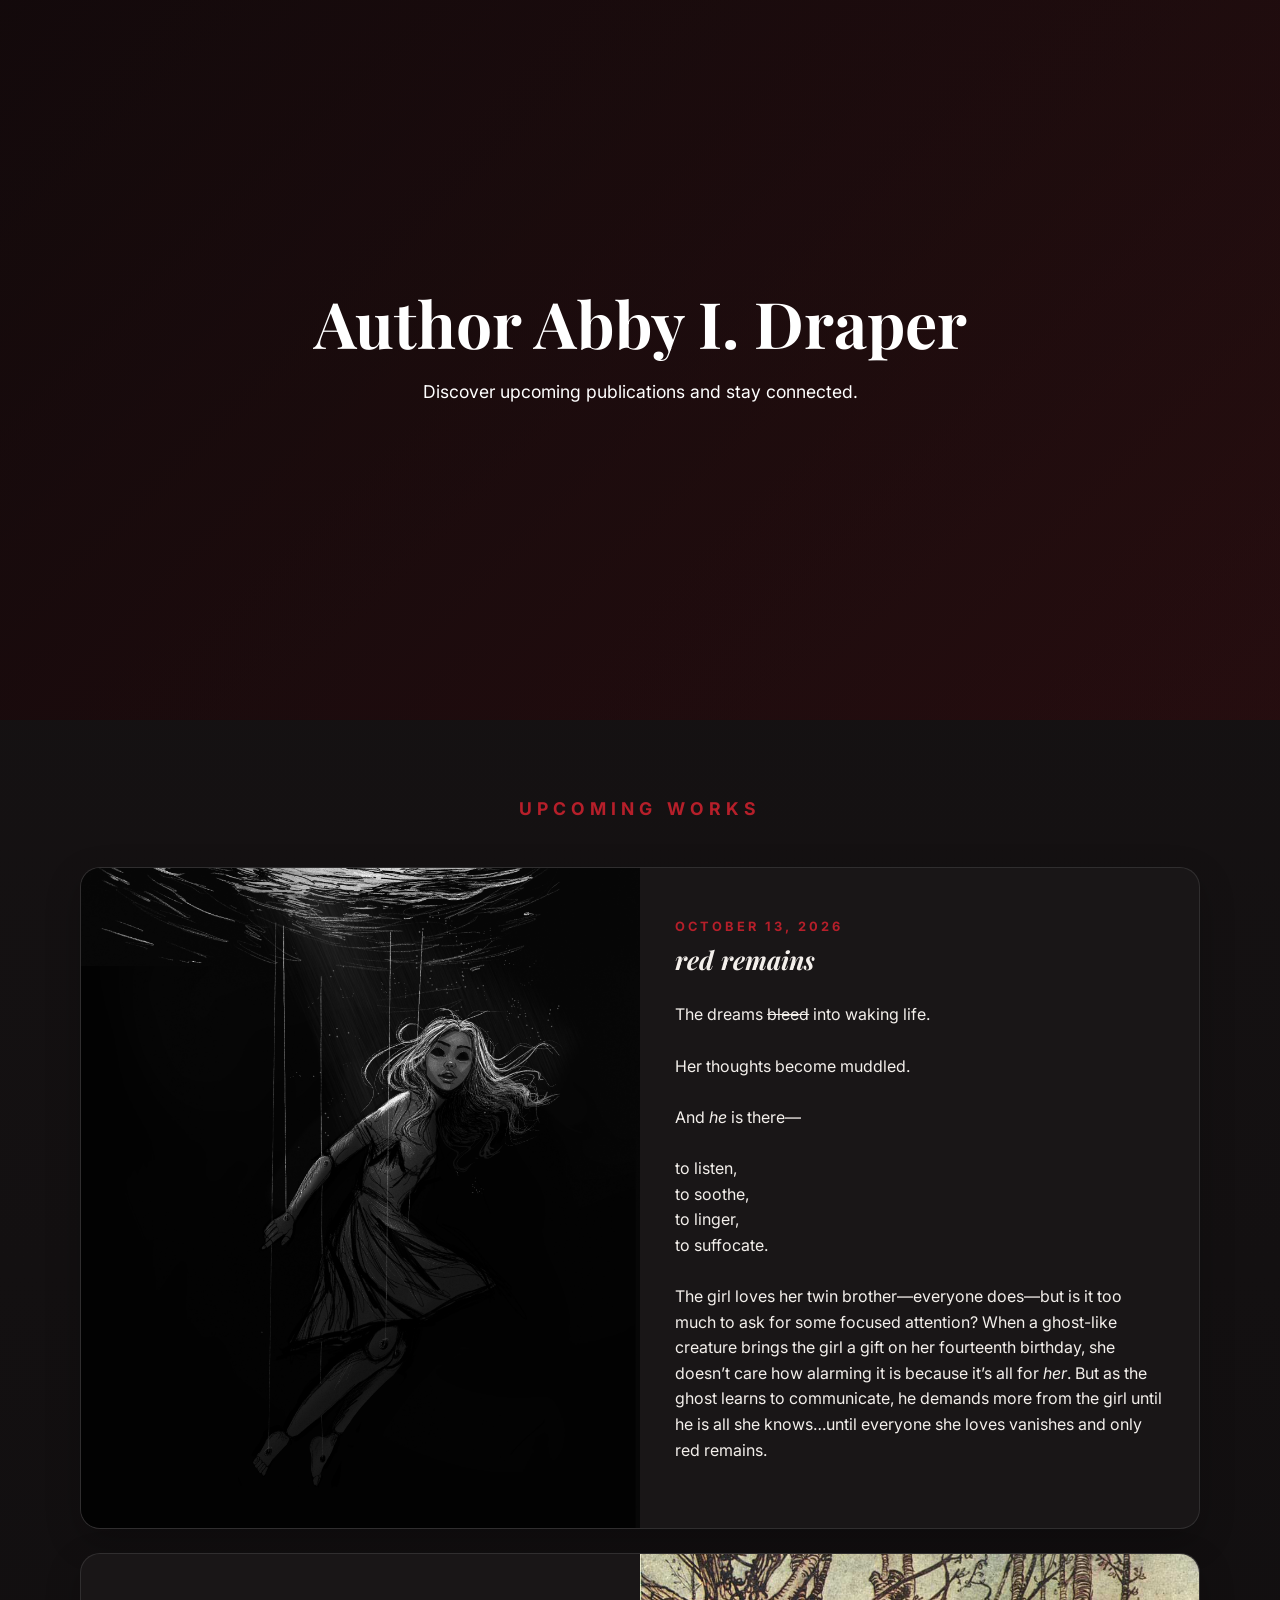
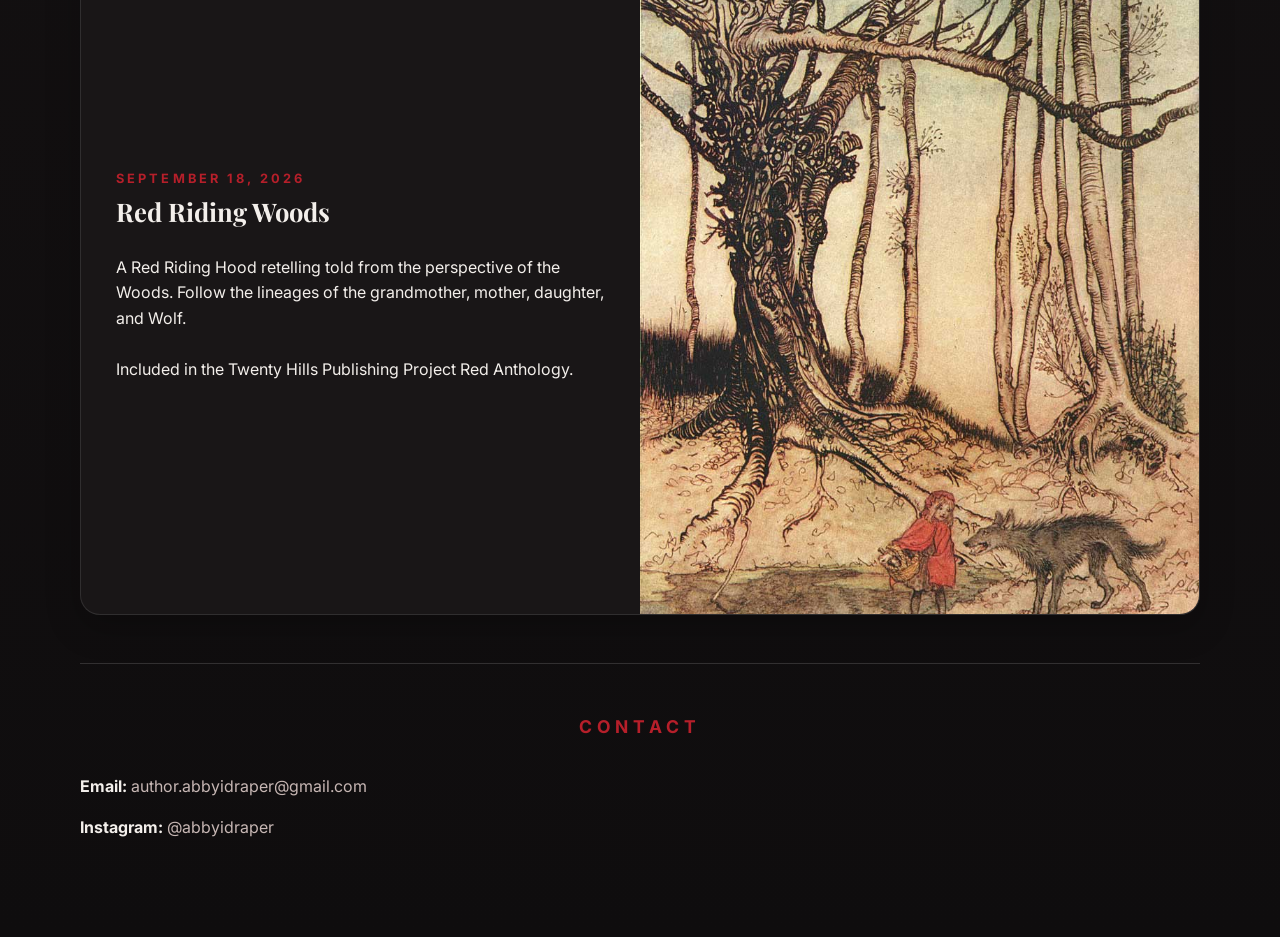
==== index.html @ 527f85f6 "Publish author site and custom domain" ====
<!DOCTYPE html>
<html lang="en">
  <head>
    <meta charset="UTF-8" />
    <meta name="viewport" content="width=device-width, initial-scale=1.0" />
    <title>Author Abby I. Draper</title>
    <meta
      name="description"
      content="Author Abby I. Draper shares upcoming books, updates, and contact information."
    />
    <link rel="preconnect" href="https://fonts.googleapis.com" />
    <link rel="preconnect" href="https://fonts.gstatic.com" crossorigin />
    <link
      href="https://fonts.googleapis.com/css2?family=Playfair+Display:wght@500;700&family=Inter:wght@400;500;600&display=swap"
      rel="stylesheet"
    />
    <link rel="stylesheet" href="styles.css" />
  </head>
  <body>
    <header class="hero">
      <div class="hero__overlay"></div>
      <div class="hero__content">
        <h1>Author Abby I. Draper</h1>
        <p class="hero__copy">
          Discover upcoming publications and stay connected.
      </div>
    </header>

    <main>
      <section class="intro" aria-labelledby="books-heading">
        <div class="section-heading">
          <h2 class="section-title">Upcoming Works</h2>
        </div>
      </section>

      <section class="showcase" aria-label="Author highlights">
        <article class="showcase__item">
          <img
            src="images/IMG_3016.PNG"
            alt="An illustration of a girl floating in the water like a marionette"
          />
          <div class="showcase__text">
            <p class="eyebrow">October 13, 2026</p>
            <h3><i>red remains</i></h3>
            <p>
              The dreams <s>bleed</s> into waking life. 
              <br></br>
              Her thoughts become muddled.
               <br></br>
              And <i>he</i> is there—
               <br></br>
              to listen, <br>
              to soothe,  <br>
              to linger,  <br>
              to suffocate.
              <br></br> 
              The girl loves her twin brother—everyone does—but is it
              too much to ask for some focused attention? When a ghost-like
              creature brings the girl a gift on her fourteenth birthday, she
              doesn’t care how alarming it is because it’s all for <i>her</i>.
              But as the ghost learns to communicate, he demands more from the
              girl until he is all she knows…until everyone she loves vanishes
              and only red remains.
            </p>
          </div>
        </article>

        <article class="showcase__item showcase__item--reverse">
          <img
            src="images/Arthur_Rackham_Little_Red_Riding_Hood+.jpg"
            alt="A gothic illustration of Little Red Riding Hood"
          />
          <div class="showcase__text">
            <p class="eyebrow">September 18, 2026</p>
            <h3>Red Riding Woods</h3>
            <p>
              A Red Riding Hood retelling told from the perspective of the Woods. Follow the lineages of the grandmother, mother, daughter, and Wolf.
            <br></br>Included in the Twenty Hills Publishing Project Red Anthology.
            </p>
          </div>
        </article>
      </section>

      <section class="contact" id="contact">
        <div class="section-heading">
          <p class="section-title">Contact</p>
        </div>

        <div class="contact__grid">
          <div class="contact__info">
            <p>
              <strong>Email:</strong>
              <a href="mailto:author.abbyidraper@gmail.com">author.abbyidraper@gmail.com</a>
            </p>
            <p>
              <strong>Instagram:</strong>
              <a href="https://www.instagram.com/abbyidraper" target="_blank" rel="noreferrer">
                @abbyidraper
              </a>
          </div>
        </div>
      </section>
    </main>

    <script src="script.js"></script>
  </body>
</html>
---- styles.css ----
:root {
  color-scheme: dark;
  --bg: #0f0d0e;
  --text: #f3efeb;
  --muted: #b7b0ad;
  --accent: #b61f2a;
  --accent-dark: #7d1016;
  --card: #191617;
  --border: rgba(255, 255, 255, 0.1);
}

* {
  box-sizing: border-box;
}

body {
  margin: 0;
  font-family: "Inter", sans-serif;
  color: var(--text);
  background: linear-gradient(180deg, #171314 0%, var(--bg) 100%);
  line-height: 1.6;
}

a {
  color: #c7b7b4;
  text-decoration: none;
}

a:hover {
  text-decoration: underline;
}

img {
  display: block;
  width: 100%;
  height: 100%;
  object-fit: cover;
}

.showcase__item img {
  aspect-ratio: 2 / 4.2;
  object-fit: cover;
  object-position: center;
  max-height: 660px;
  width: 100%;
  background: #ebe2d6;
}

.hero {
  position: relative;
  min-height: 80vh;
  display: flex;
  align-items: center;
  justify-content: center;
  padding: 3rem 1.5rem;
  background-image: linear-gradient(rgba(0, 0, 0, 0.3), rgba(0, 0, 0, 0.3)),
    url("https://images.unsplash.com/photo-1419640303358-44f0d27f48e7?auto=format&fit=crop&w=900&q=80");
  background-size: cover;
  background-position: center 30%;
  color: #fff;
}

.hero__overlay {
  position: absolute;
  inset: 0;
  background: linear-gradient(135deg, rgba(20, 8, 10, 0.72), rgba(90, 15, 20, 0.3));
}

.hero__content {
  position: relative;
  z-index: 1;
  max-width: 700px;
  text-align: center;
}

.eyebrow {
  margin: 0 0 0.5rem;
  text-transform: uppercase;
  letter-spacing: 0.24em;
  font-size: 0.8rem;
  font-weight: 700;
  color: var(--accent);
}

.contact .section-title,
.intro .section-title {
  color: var(--accent);
  text-transform: uppercase;
  letter-spacing: 0.3em;
  font-size: 1.1rem;
  font-weight: 700;
  margin-bottom: 0.75rem;
  font-family: "Inter", sans-serif;
}

.hero .eyebrow {
  color: #f3d0d0;
}

h1,
h2,
h3 {
  font-family: "Playfair Display", serif;
  line-height: 1.15;
}

h1 {
  font-size: clamp(2.4rem, 5vw, 4.1rem);
  margin: 0 0 1rem;
}

.hero__copy {
  font-size: 1.1rem;
  margin-bottom: 1.75rem;
  max-width: 620px;
  margin-inline: auto;
}

.button {
  display: inline-block;
  padding: 0.9rem 1.4rem;
  border-radius: 999px;
  background: var(--accent);
  color: #fff;
  font-weight: 600;
}

.button:hover {
  background: var(--accent-dark);
  text-decoration: none;
}

main {
  padding: 4rem 1.5rem 5rem;
}

.section-heading {
  max-width: 720px;
  margin: 0 auto 2rem;
  text-align: center;
}

.intro {
  margin-bottom: 3rem;
}

.book-list {
  display: grid;
  grid-template-columns: repeat(2, minmax(0, 1fr));
  gap: 1.25rem;
  max-width: 960px;
  margin: 0 auto;
}

.book-card {
  background: var(--card);
  border: 1px solid var(--border);
  border-radius: 1rem;
  padding: 1.5rem;
  box-shadow: 0 10px 30px rgba(31, 36, 48, 0.05);
}

.book-card h3 {
  margin-top: 0;
  margin-bottom: 0.5rem;
  font-size: 1.35rem;
}

.showcase {
  max-width: 1120px;
  margin: 0 auto 3rem;
  display: grid;
  gap: 1.5rem;
}

.showcase__item {
  display: grid;
  grid-template-columns: 1fr 1fr;
  gap: 0;
  background: var(--card);
  border: 1px solid var(--border);
  border-radius: 1.25rem;
  overflow: hidden;
  box-shadow: 0 12px 35px rgba(0, 0, 0, 0.24);
}

.showcase__item--reverse {
  grid-template-columns: 1fr 1fr;
}

.showcase__item--reverse .showcase__text {
  order: 1;
}

.showcase__item--reverse img {
  order: 2;
}

.showcase__text {
  padding: 2.2rem;
  display: flex;
  flex-direction: column;
  justify-content: center;
}

.showcase__text h3 {
  margin: 0 0 0.75rem;
  font-size: 1.6rem;
}

.contact {
  max-width: 1120px;
  margin: 0 auto;
  padding-top: 2rem;
  border-top: 1px solid rgba(255, 255, 255, 0.14);
}

.contact__grid {
  display: grid;
  grid-template-columns: 1fr;
  gap: 1rem;
  padding: 0;
  background: transparent;
  border: 0;
  box-shadow: none;
}

.contact__info p {
  margin: 0 0 1rem;
}

@media (max-width: 760px) {
  .book-list,
  .showcase__item,
  .showcase__item--reverse,
  .contact__grid {
    grid-template-columns: 1fr;
  }

  .showcase__item--reverse img {
    order: 0;
  }

  .showcase__text,
  .contact__grid {
    padding: 1.25rem;
  }

  .showcase__item img {
    max-height: 320px;
  }
}
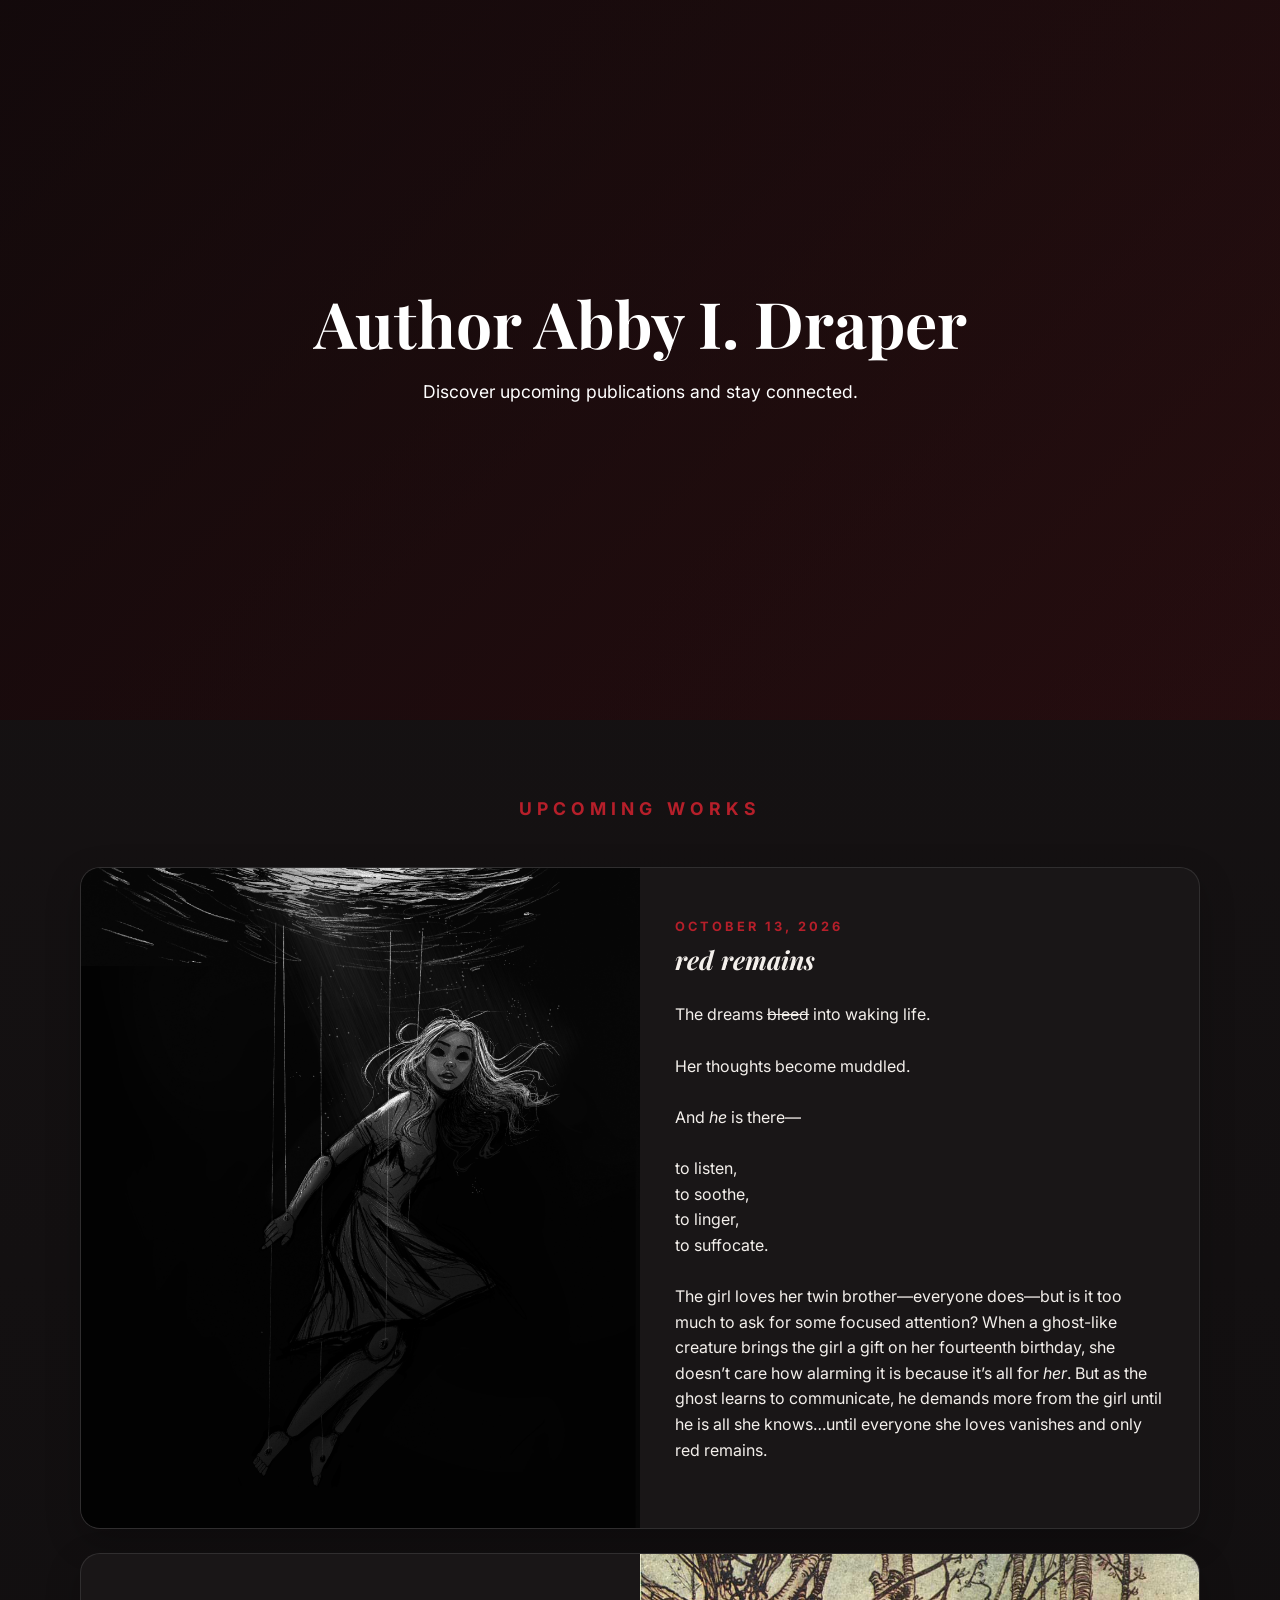
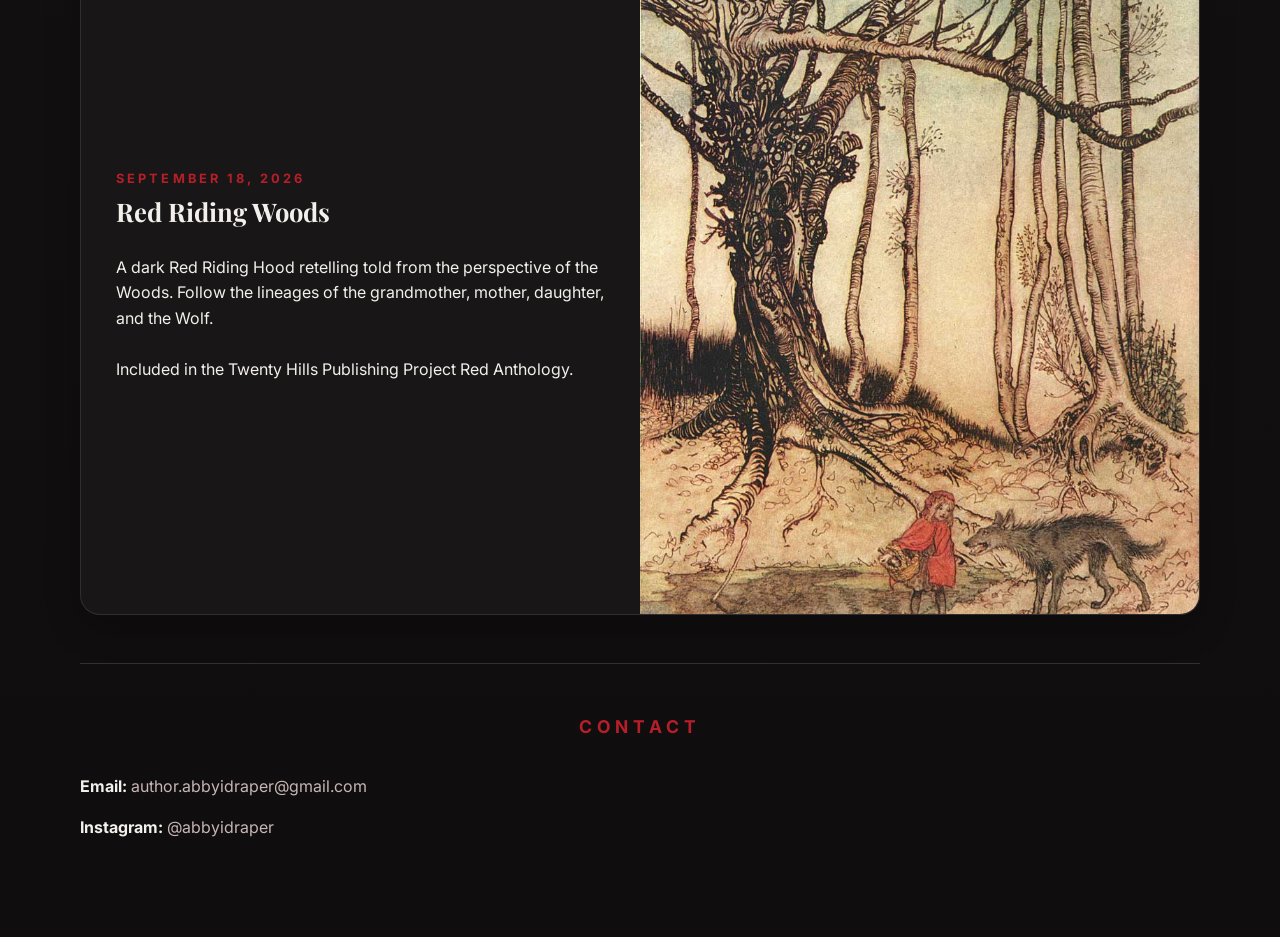
==== commit d26b5398: "Publish latest site updates" ====
--- a/index.html
+++ b/index.html
@@ -74,7 +74,8 @@
             <p class="eyebrow">September 18, 2026</p>
             <h3>Red Riding Woods</h3>
             <p>
-              A Red Riding Hood retelling told from the perspective of the Woods. Follow the lineages of the grandmother, mother, daughter, and Wolf.
+              A dark Red Riding Hood retelling told from the perspective of the Woods. 
+              Follow the lineages of the grandmother, mother, daughter, and the Wolf.
             <br></br>Included in the Twenty Hills Publishing Project Red Anthology.
             </p>
           </div>
